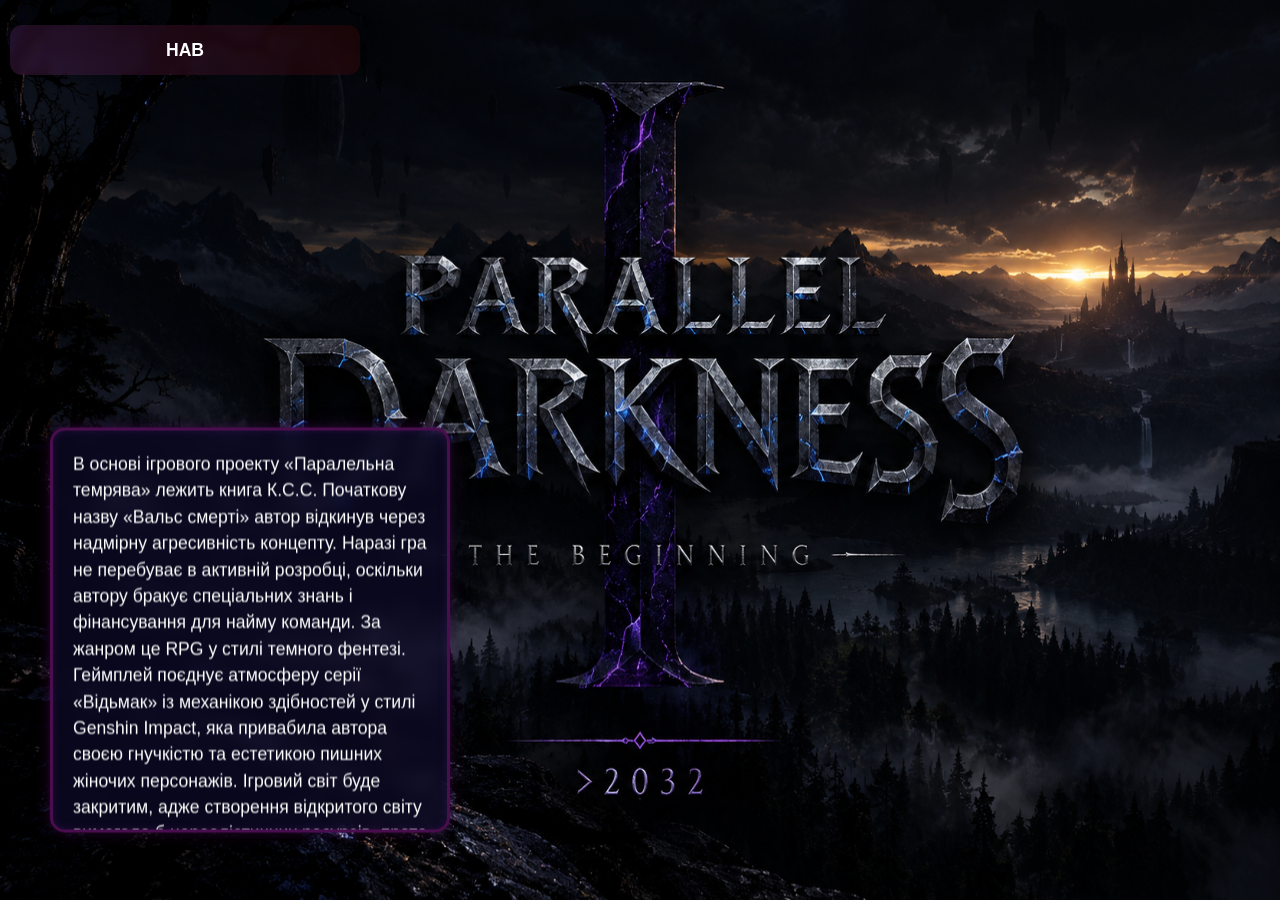
==== main2.html @ 7fc0239f "Add files via upload" ====
<!DOCTYPE html>
<html lang="en">
<head>
    <meta charset="UTF-8">
    <title>info</title>
    <link rel="stylesheet" href="style2.css">
</head>
<body>
    <button class = "j" onclick="window.location.href='main1.html'">HAB</button>
    <div class = "kv">
        <p class = "a">В основі ігрового проекту «Паралельна темрява» лежить книга К.С.С. Початкову назву «Вальс смерті» автор відкинув через надмірну агресивність концепту. Наразі гра не перебуває в активній розробці, оскільки автору бракує спеціальних знань і фінансування для найму команди. За жанром це RPG у стилі темного фентезі. Геймплей поєднує атмосферу серії «Відьмак» із механікою здібностей у стилі Genshin Impact, яка привабила автора своєю гнучкістю та естетикою пишних жіночих персонажів. Ігровий світ буде закритим, адже створення відкритого світу вимагало б нереалістичних ресурсів, проте він буде детально продуманим та цікавим. У розробці активно застосовуватиметься штучний інтелект — хоча це рішення не зовсім до душі автору, воно є єдиним вимушеним вибором за відсутності ресурсів.В основі масштабного та амбітного ігрового проекту «Паралельна темрява» лежить оригінальний літературний твір, автором якого є К.С.С. Цікаво, що початково проект мав назву «Вальс смерті», однак згодом автор свідомо відмовився від цієї ідеї, оскільки в ній відчувалася надмірна, майже руйнівна злоба, яка не зовсім відповідала глибинному задуму. На даному етапі гра ще не перебуває в активній фазі безпосередньої розробки, адже для повноцінного втілення такого задуму автору поки бракує як спеціалізованих технічних знань, так і необхідного фінансового капіталу для найму професійної команди фахівців. За своєю жанровою спрямованістю це RPG у стильній та похмурій естетиці дарк-фентезі. Геймплейна частина орієнтуватиметься на найкращі елементи із серії «Відьмак» та механіки Genshin Impact — зокрема, автору дуже імпонує динамічна система здібностей із цієї гри, а також естетика яскравих та пишних жіночих персонажів. Ігровий всесвіт буде закритим, адже зі всією його гнучкістю та колосальними масштабами створення відкритого світу вимагало б нереалістичних ресурсів, на які не вистачило б і всього життя, проте автор гарантує, що цей світ буде максимально деталізованим, продуманим та захоплюючим. Також у процесі розробки планується активно залучати можливості штучного інтелекту — хоча таке рішення і не викликає особливого захоплення у самого автора, це єдиний вимушений та прагматичний вибір за відсутності великої команди.

Світ гри та його лор знаходяться в стані постійного розвитку і будуть колосально допрацьовуватися, якщо зважати на момент створення цього опису. Наразі книга ще не має остаточно сформованого сюжетного фундаменту, оскільки загальний всесвіт лише закладає свої перші паростки, але потужні зачатки вже створені. Основна складність полягає в тому, що за першопочатковим задумом у цьому мультивсесвіті існує не один світ, а мільярди: деякі з них абсолютно непридатні для життя, інші — сповнені чистого зла та ворожості, і лише приблизно тридцять один світ можна назвати умовно нормальними. Прописати детальний лор для кожного з них — це титанічна праця, хоча наразі перед автором стоїть першочергове завдання повністю допрацювати хоча б перший із них. Щодо самого сюжету подробиць поки небагато, адже він потребує полірування, та й розкривати карти раніше часу не хочеться, аби уникнути спойлерів. Варто зазначити, що якість книги та її потенціал вже були високо оцінені вчителькою ліцею «БАЛ-Лідер» — досвідченою читачкою, яка чудово знається на літературі, тож її позитивний відгук слугує надійним підтвердженням якості концепції. Втім, підходи до розповіді сюжету в книзі та в грі будуть суттєво відрізнятися, адже гра вимагає зовсім іншої динаміки та занурення гравця, навіть якщо в їхній основі лежатиме один і той самий глобальний сценарій.</p>
    </div>
</body>
</html>
---- style2.css ----
* {
  margin: 0;
  padding: 0;
  box-sizing: border-box;
}


body {
    margin: 0;
    padding: 0;
    background-image: url('info.png');
    background-size: 100% 105vh;
    background-position: center;
    background-repeat: no-repeat;
    background-color: #0d0a26;
    min-height: 100vh;
    overflow: hidden;
}

/* Текст внутри блока */
.a {
    color: #ffffff;
    font-size: 1.2em;
    font-family: Arial, sans-serif;
    text-align: left;
    line-height: 1.6;
    margin: 0;
}

/* Кнопка HAB */
.j {
    position: fixed;
    top: 25px;
    left: 10px;
    width: 350px;
    height: 50px;
    color: white;
    font-size: 1.1em;
    font-weight: bold;
    border: none;
    border-radius: 12px;
    cursor: pointer;
    background: linear-gradient(90deg, rgba(165, 66, 172, 0.2), rgba(124, 12, 12, 0.2));
    backdrop-filter: blur(5px);
    transition: all 0.3s ease;
    z-index: 100;
}

.j:hover {
    background: linear-gradient(135deg, rgba(165, 66, 172, 0.85), rgba(4, 73, 225, 0.81));
    box-shadow: 0 0 15px rgba(165, 66, 172, 0.6), 0 0 25px rgba(4, 73, 225, 0.5);
    transform: translateY(-2px);
}

/* Окно с текстом — прижато к ЛЕВОЙ стороне */
.kv {
    position: absolute;
    left: 50px;                  /* Отступ слева */
    top: 70%;                    /* Центрирование по вертикали */
    transform: translateY(-50%);

    width: 400px;                /* Уменьшенная ширина плашки */
    max-height: 45vh;            /* Уменьшенная высота (около 45% экрана) */
    padding: 20px;               /* Компактный внутренний отступ */
    box-sizing: border-box;

    background-color: rgba(13, 10, 38, 0.75);
    backdrop-filter: blur(8px);

    border-radius: 15px;
    border: 3px solid #4a0e4e;

    box-shadow:
        0 0 10px rgb(123 31 162 / 0.19),
        0 0 20px rgb(74 14 78 / 0.28),
        inset 0 0 10px rgb(123 31 162 / 0.21);

    /* Включаем вертикальный скролл колесиком */
    overflow-y: auto;
}

/* Размер текста внутри плашки */
.a {
    color: #ffffff;
    font-size: 1.1em;            /* Чуть уменьшили шрифт, чтобы больше влезло */
    font-family: Arial, sans-serif;
    text-align: left;
    line-height: 1.5;
    margin: 0;
}

/* Тонкий аккуратный скроллбар */
.kv::-webkit-scrollbar {
    width: 6px;                  /* Тонкая полоса прокрутки */
}

.kv::-webkit-scrollbar-track {
    background: rgba(0, 0, 0, 0.2);
    border-radius: 10px;
}

.kv::-webkit-scrollbar-thumb {
    background: rgb(123 31 162 / 0.24);
    border-radius: 10px;
    box-shadow: 0 0 5px rgb(123 31 162 / 0.08);
}

.kv::-webkit-scrollbar-thumb:hover {
    background: #a626d3;
}

.u {
    position: absolute;
    left: 3000px;                  /* Отступ слева */
    top: 75%;                    /* Центрирование по вертикали */
    transform: translateY(-50%);

    width: 400px;                /* Уменьшенная ширина плашки */
    max-height: 45vh;            /* Уменьшенная высота (около 45% экрана) */
    padding: 20px;               /* Компактный внутренний отступ */
    box-sizing: border-box;

    background-color: rgba(13, 10, 38, 0.75);
    backdrop-filter: blur(8px);

    border-radius: 15px;
    border: 3px solid #4a0e4e;

    box-shadow:
        0 0 10px rgb(123 31 162 / 0.19),
        0 0 20px rgb(74 14 78 / 0.28),
        inset 0 0 10px rgb(123 31 162 / 0.21);

    /* Включаем вертикальный скролл колесиком */
    overflow-y: auto;
}

/* Размер текста внутри плашки */
.t {
    color: #ffffff;
    font-size: 1.1em;            /* Чуть уменьшили шрифт, чтобы больше влезло */
    font-family: Arial, sans-serif;
    text-align: left;
    line-height: 1.5;
    margin: 0;
}

/* Тонкий аккуратный скроллбар */
.u::-webkit-scrollbar {
    width: 6px;                  /* Тонкая полоса прокрутки */
}

.u::-webkit-scrollbar-track {
    background: rgba(0, 0, 0, 0.2);
    border-radius: 10px;
}

.u::-webkit-scrollbar-thumb {
    background: rgb(123 31 162 / 0.24);
    border-radius: 10px;
    box-shadow: 0 0 5px rgb(123 31 162 / 0.08);
}

.u::-webkit-scrollbar-thumb:hover {
    background: #a626d3;
}
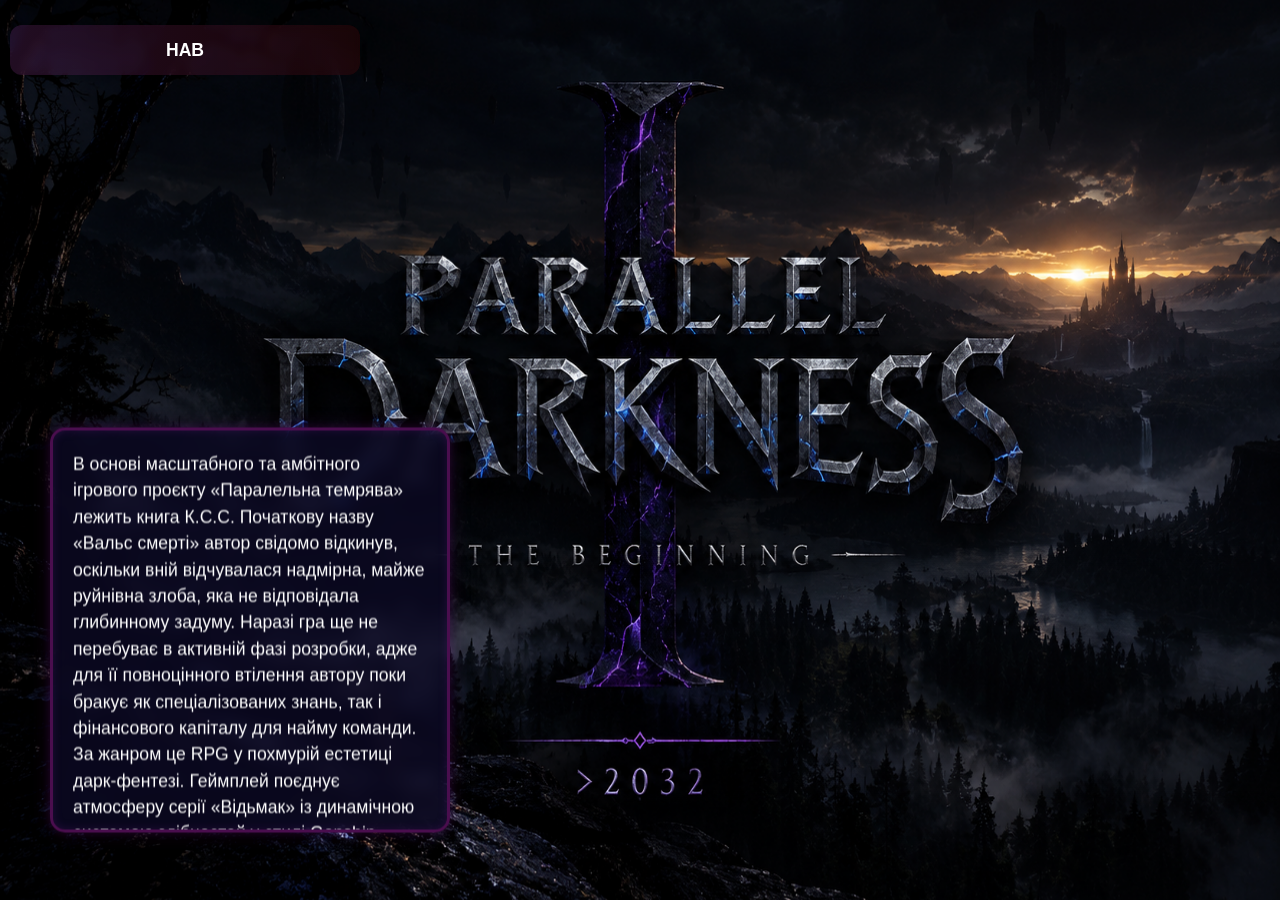
==== commit 7ac74da1: "Update main2.html" ====
--- a/main2.html
+++ b/main2.html
@@ -6,11 +6,17 @@
     <link rel="stylesheet" href="style2.css">
 </head>
 <body>
-    <button class = "j" onclick="window.location.href='main1.html'">HAB</button>
+    <button class="j" onclick="window.location.href='index.html'">HAB</button>
     <div class = "kv">
-        <p class = "a">В основі ігрового проекту «Паралельна темрява» лежить книга К.С.С. Початкову назву «Вальс смерті» автор відкинув через надмірну агресивність концепту. Наразі гра не перебуває в активній розробці, оскільки автору бракує спеціальних знань і фінансування для найму команди. За жанром це RPG у стилі темного фентезі. Геймплей поєднує атмосферу серії «Відьмак» із механікою здібностей у стилі Genshin Impact, яка привабила автора своєю гнучкістю та естетикою пишних жіночих персонажів. Ігровий світ буде закритим, адже створення відкритого світу вимагало б нереалістичних ресурсів, проте він буде детально продуманим та цікавим. У розробці активно застосовуватиметься штучний інтелект — хоча це рішення не зовсім до душі автору, воно є єдиним вимушеним вибором за відсутності ресурсів.В основі масштабного та амбітного ігрового проекту «Паралельна темрява» лежить оригінальний літературний твір, автором якого є К.С.С. Цікаво, що початково проект мав назву «Вальс смерті», однак згодом автор свідомо відмовився від цієї ідеї, оскільки в ній відчувалася надмірна, майже руйнівна злоба, яка не зовсім відповідала глибинному задуму. На даному етапі гра ще не перебуває в активній фазі безпосередньої розробки, адже для повноцінного втілення такого задуму автору поки бракує як спеціалізованих технічних знань, так і необхідного фінансового капіталу для найму професійної команди фахівців. За своєю жанровою спрямованістю це RPG у стильній та похмурій естетиці дарк-фентезі. Геймплейна частина орієнтуватиметься на найкращі елементи із серії «Відьмак» та механіки Genshin Impact — зокрема, автору дуже імпонує динамічна система здібностей із цієї гри, а також естетика яскравих та пишних жіночих персонажів. Ігровий всесвіт буде закритим, адже зі всією його гнучкістю та колосальними масштабами створення відкритого світу вимагало б нереалістичних ресурсів, на які не вистачило б і всього життя, проте автор гарантує, що цей світ буде максимально деталізованим, продуманим та захоплюючим. Також у процесі розробки планується активно залучати можливості штучного інтелекту — хоча таке рішення і не викликає особливого захоплення у самого автора, це єдиний вимушений та прагматичний вибір за відсутності великої команди.
+        <p class = "a">В основі масштабного та амбітного ігрового проєкту «Паралельна темрява» лежить книга К.С.С. Початкову назву «Вальс смерті» автор свідомо відкинув, оскільки вній відчувалася надмірна, майже руйнівна злоба, яка не відповідала глибинному задуму.
 
-Світ гри та його лор знаходяться в стані постійного розвитку і будуть колосально допрацьовуватися, якщо зважати на момент створення цього опису. Наразі книга ще не має остаточно сформованого сюжетного фундаменту, оскільки загальний всесвіт лише закладає свої перші паростки, але потужні зачатки вже створені. Основна складність полягає в тому, що за першопочатковим задумом у цьому мультивсесвіті існує не один світ, а мільярди: деякі з них абсолютно непридатні для життя, інші — сповнені чистого зла та ворожості, і лише приблизно тридцять один світ можна назвати умовно нормальними. Прописати детальний лор для кожного з них — це титанічна праця, хоча наразі перед автором стоїть першочергове завдання повністю допрацювати хоча б перший із них. Щодо самого сюжету подробиць поки небагато, адже він потребує полірування, та й розкривати карти раніше часу не хочеться, аби уникнути спойлерів. Варто зазначити, що якість книги та її потенціал вже були високо оцінені вчителькою ліцею «БАЛ-Лідер» — досвідченою читачкою, яка чудово знається на літературі, тож її позитивний відгук слугує надійним підтвердженням якості концепції. Втім, підходи до розповіді сюжету в книзі та в грі будуть суттєво відрізнятися, адже гра вимагає зовсім іншої динаміки та занурення гравця, навіть якщо в їхній основі лежатиме один і той самий глобальний сценарій.</p>
+Наразі гра ще не перебуває в активній фазі розробки, адже для її повноцінного втілення автору поки бракує як спеціалізованих знань, так і фінансового капіталу для найму команди. За жанром це RPG у похмурій естетиці дарк-фентезі. Геймплей поєднує атмосферу серії «Відьмак» із динамічною системою здібностей у стилі Genshin Impact, яка привабила автора своєю гнучкістю та естетикою пишних жіночих персонажів.
+
+Ігровий всесвіт буде закритим: створення відкритого світу вимагало б нереалістичних ресурсів, на які не вистачило б і життя, проте автор гарантує, що цей світ буде максимально деталізованим, продуманим та захоплюючим. Також у процесі розробки планується активно залучати штучний інтелект — хоча це рішення й не викликає особливого захоплення в автора, воно є єдиним вимушеним і прагматичним вибором за відсутності великої команди.
+
+Світ гри та його лор перебувають у стані постійного розвитку і будуть колосально допрацьовуватися. Наразі книга ще не має остаточно сформованого сюжетного фундаменту, оскільки загальний всесвіт лише закладає свої перші паростки, але потужні зачатки вже є. Основна складність полягає в тому, що за задумом у цьому мультивсесвіті існує мільйони чи мільярди світів: деякі абсолютно непридатні для життя, інші — сповнені чистого зла, і лише приблизно 31 світ можна назвати умовно нормальним. Прописати детальний лор для кожного — титанічна праця, хоча наразі першочергове завдання автора — повністю допрацювати хоча б перший із них.
+
+Подробиць щодо сюжету поки небагато: він потребує полірування, та й розкривати карти раніше часу не хочеться, аби уникнути спойлерів. Варто зазначити, що якість книги та її потенціал вже були високо оцінені вчителькою ліцею «БАЛ-Лідер» — досвідченою читачкою, яка чудово знається на літературі, тож її позитивний відгук слугує надійним підтвердженням якості концепції. Втім, підходи до розповіді сюжету в книзі та в грі будуть суттєво відрізнятися, адже гра вимагає зовсім іншої динаміки та занурення гравця, навіть якщо в їхній основі лежатиме один і той самий глобальний сценарій.</p>
     </div>
 </body>
-</html>+</html>
--- a/style2.css
+++ b/style2.css
@@ -8,7 +8,7 @@
 body {
     margin: 0;
     padding: 0;
-    background-image: url('info.png');
+    background-image: url('img/info.png');
     background-size: 100% 105vh;
     background-position: center;
     background-repeat: no-repeat;
@@ -163,4 +163,4 @@
 
 .u::-webkit-scrollbar-thumb:hover {
     background: #a626d3;
-}+}
